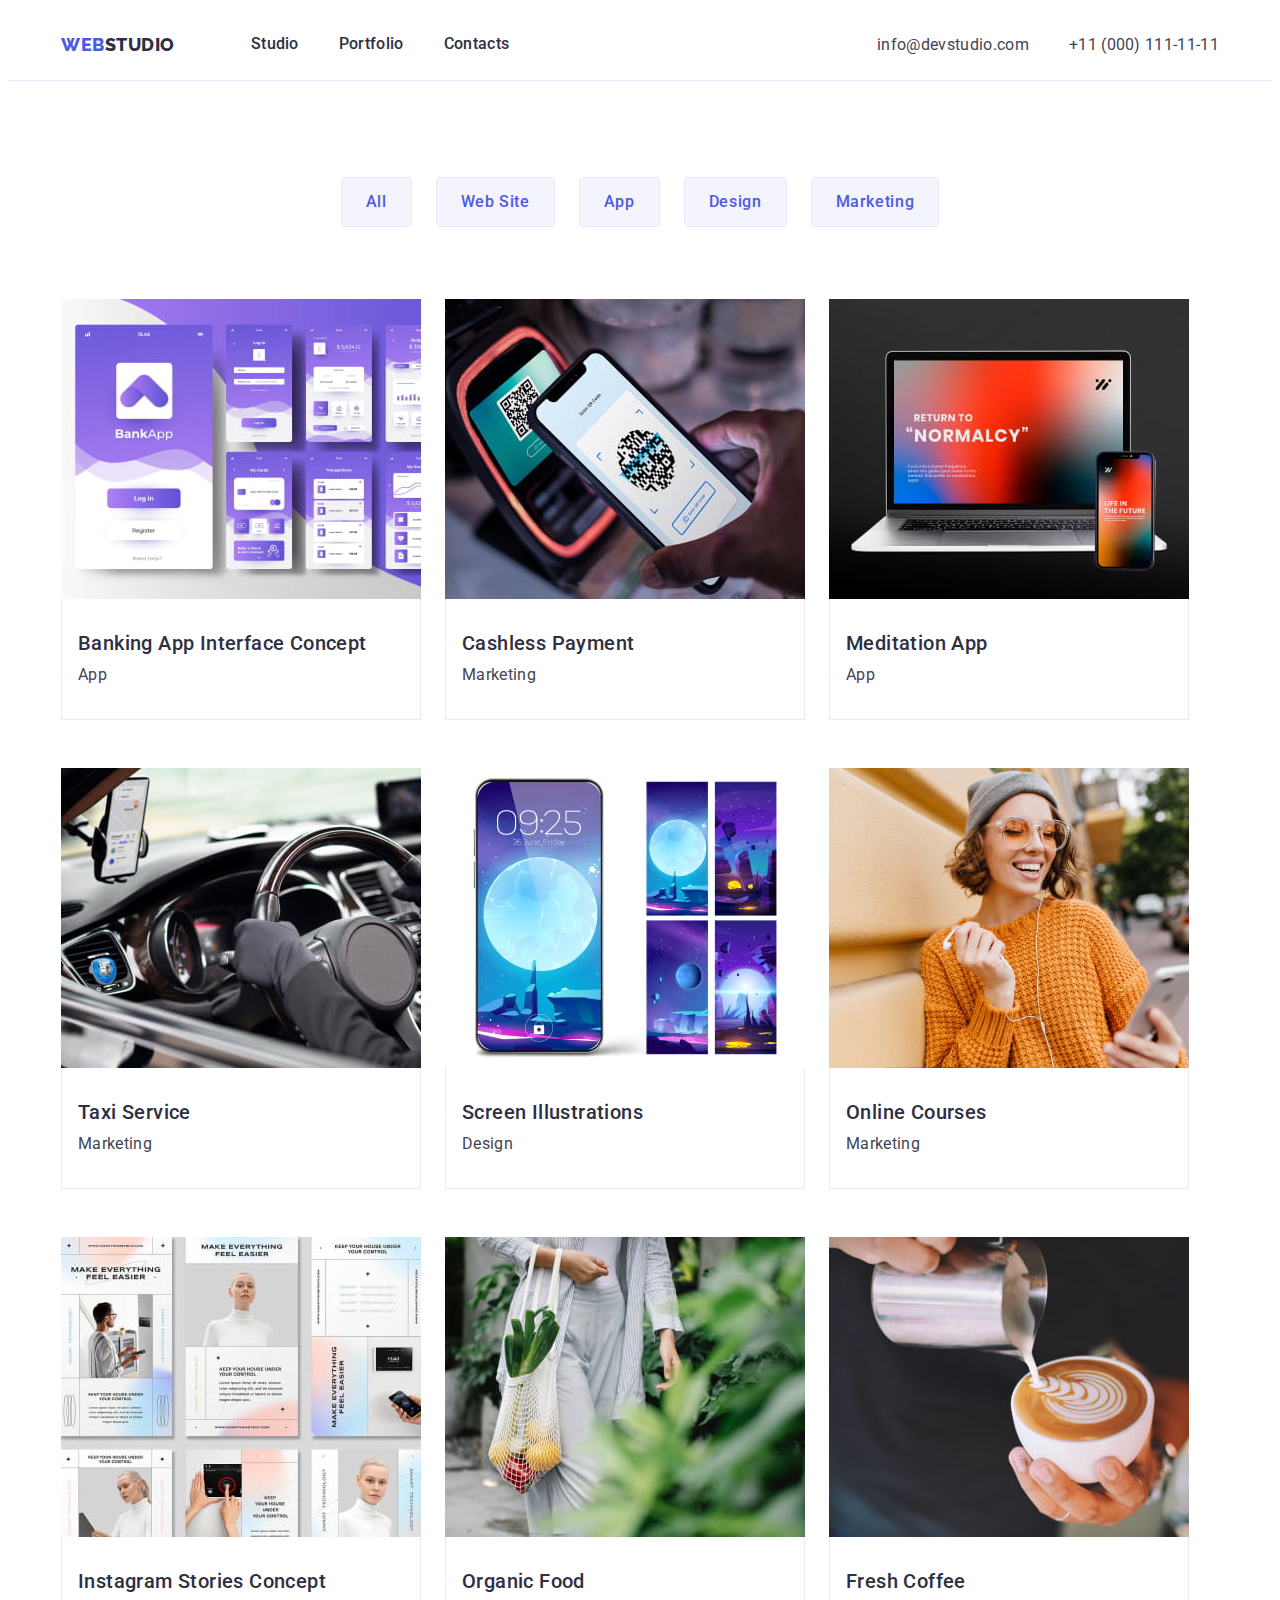
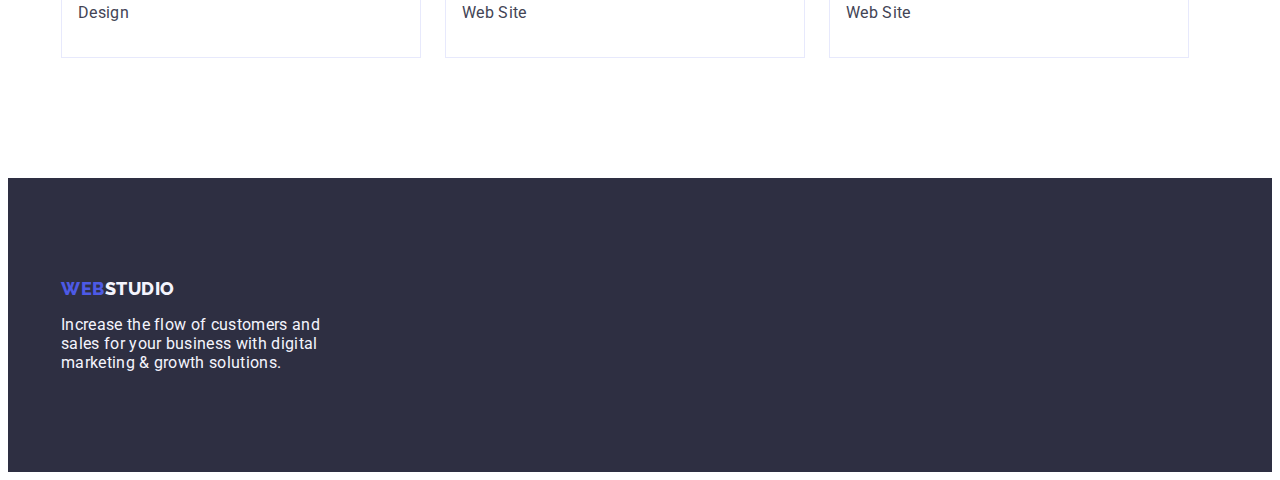
==== portfolio.html @ cc7cfe11 "Initial commit" ====
<!DOCTYPE html>
<html lang="en">
  <head>
    <meta charset="UTF-8" />
    <meta http-equiv="X-UA-Compatible" content="IE=edge" />
    <meta name="viewport" content="width=device-width, initial-scale=1.0" />
    <title>Portfolio</title>
    <link rel="preconnect" href="https://fonts.googleapis.com" />
    <link rel="preconnect" href="https://fonts.gstatic.com" crossorigin />
    <link
      href="https://fonts.googleapis.com/css2?family=Raleway:wght@800&family=Roboto:wght@400;500;700;900&display=swap"
      rel="stylesheet"
    />
    <link
      rel="stylesheet"
      href="https://cdnjs.cloudflare.com/ajax/libs/modern-normalize/1.1.0/modern-normalize.min.css"
      integrity="sha512-wpPYUAdjBVSE4KJnH1VR1HeZfpl1ub8YT/NKx4PuQ5NmX2tKuGu6U/JRp5y+Y8XG2tV+wKQpNHVUX03MfMFn9Q=="
      crossorigin="anonymous"
      referrerpolicy="no-referrer"
    />
    <link rel="stylesheet" href="./css/styles.css" />
  </head>
  <body>
    <!-- Header section -->
    <header class="header">
      <div class="header-container container">
        <!-- Navigation -->
        <nav class="header-nav">
          <a class="header-logo logo link" href="./index.html"
            >Web<span class="logo-span">Studio</span></a
          >
          <ul class="header-nav-list list">
            <li class="nav-item">
              <a class="header-link link" href="./index.html">Studio</a>
            </li>
            <li class="nav-item">
              <a class="header-link link" href="./portfolio.html">Portfolio</a>
            </li>
            <li class="nav-item">
              <a class="header-link link" href="">Contacts</a>
            </li>
          </ul>
        </nav>

        <!-- Address -->
        <address class="header-address">
          <ul class="header-address-list list">
            <li class="address-item">
              <a class="address-link link" href="mailto:info@devstudio.com"
                >info@devstudio.com</a
              >
            </li>
            <li class="address-item">
              <a class="address-link link" href="tel:+110001111111"
                >+11 (000) 111-11-11</a
              >
            </li>
          </ul>
        </address>
      </div>
    </header>

    <main>
      <!-- Portfolio section -->
      <section class="portfolio">
        <div class="container">
          <!--Скрытый заголовок, используем для ассистивных технологий и индексатор -->
          <h1 class="portfolio-title title visually-hidden">Our Portfolio</h1>

          <ul class="portfolio-button-list list">
            <li>
              <button class="portfolio-button btn" type="button">All</button>
            </li>
            <li>
              <button class="portfolio-button btn" type="button">
                Web Site
              </button>
            </li>
            <li>
              <button class="portfolio-button btn" type="button">App</button>
            </li>
            <li>
              <button class="portfolio-button btn" type="button">Design</button>
            </li>
            <li>
              <button class="portfolio-button btn" type="button">
                Marketing
              </button>
            </li>
          </ul>

          <ul class="portfolio-img-list list">
            <li class="portfolio-item">
              <a class="link" href="">
                <img
                  src="./images/portfolio/banking-1.jpg"
                  alt="bank app"
                  width="360"
                  height="300"
                />
                <div class="portfolio-description">
                  <h2 class="subtitle">Banking App Interface Concept</h2>
                  <p class="text">App</p>
                </div>
              </a>
            </li>
            <li class="portfolio-item">
              <a class="link" href="">
                <img
                  src="./images/portfolio/payment-2.jpg"
                  alt="mobilephone"
                  width="360"
                  height="300"
                />
                <div class="portfolio-description">
                  <h2 class="subtitle">Cashless Payment</h2>
                  <p class="text">Marketing</p>
                </div>
              </a>
            </li>
            <li class="portfolio-item">
              <a class="link" href="">
                <img
                  src="./images/portfolio/meditation-3.jpg"
                  alt="laptop"
                  width="360"
                  height="300"
                />
                <div class="portfolio-description">
                  <h2 class="subtitle">Meditation App</h2>
                  <p class="text">App</p>
                </div>
              </a>
            </li>
            <li class="portfolio-item">
              <a class="link" href="">
                <img
                  src="./images/portfolio/taxi-4.jpg"
                  alt="car"
                  width="360"
                  height="300"
                />
                <div class="portfolio-description">
                  <h2 class="subtitle">Taxi Service</h2>
                  <p class="text">Marketing</p>
                </div>
              </a>
            </li>
            <li class="portfolio-item">
              <a class="link" href="">
                <img
                  src="./images/portfolio/illustrations-5.jpg"
                  alt="mobilephone"
                  width="360"
                  height="300"
                />
                <div class="portfolio-description">
                  <h2 class="subtitle">Screen Illustrations</h2>
                  <p class="text">Design</p>
                </div>
              </a>
            </li>
            <li class="portfolio-item">
              <a class="link" href="">
                <img
                  src="./images/portfolio/courses-6.jpg"
                  alt="girl"
                  width="360"
                  height="300"
                />
                <div class="portfolio-description">
                  <h2 class="subtitle">Online Courses</h2>
                  <p class="text">Marketing</p>
                </div>
              </a>
            </li>
            <li class="portfolio-item">
              <a class="link" href="">
                <img
                  src="./images/portfolio/instories-7.jpg"
                  alt="people and innovations"
                  width="360"
                  height="300"
                />
                <div class="portfolio-description">
                  <h2 class="subtitle">Instagram Stories Concept</h2>
                  <p class="text">Design</p>
                </div>
              </a>
            </li>
            <li class="portfolio-item">
              <a class="link" href="">
                <img
                  src="./images/portfolio/orgfood-8.jpg"
                  alt="woman carry vegetables"
                  width="360"
                  height="300"
                />
                <div class="portfolio-description">
                  <h2 class="subtitle">Organic Food</h2>
                  <p class="text">Web Site</p>
                </div>
              </a>
            </li>
            <li class="portfolio-item">
              <a class="link" href="">
                <img
                  src="./images/portfolio/frcoffe-9.jpg"
                  alt="cup of coffee"
                  width="360"
                  height="300"
                />
                <div class="portfolio-description">
                  <h2 class="subtitle">Fresh Coffee</h2>
                  <p class="text">Web Site</p>
                </div>
              </a>
            </li>
          </ul>
        </div>
      </section>
    </main>

    <!-- Footer -->
    <footer class="footer">
      <div class="container">
        <a class="logo link" href="./index.html"
          >Web<span class="footer-span">Studio</span></a
        >

        <p class="footer-text">
          Increase the flow of customers and sales for your business with
          digital marketing & growth solutions.
        </p>
      </div>
    </footer>
  </body>
</html>
---- css/styles.css ----
:root {
  --primary-background-color: #ffffff;
  --secondary-background-color: #2e2f42;
  --third-background-color: #f4f4fd;
  --primary-text-color: #434455;
  --secondary-text-color: #2e2f42;
  --third-text-color: #f4f4fd;
  --primary-accent-color: #404bbf;
  --secondary-accent-color: #4d5ae5;
  --primary-fonts: Roboto, sans-serif;
  --secondary-fonts: Raleway, sans-serif;
  --border-color: #e7e9fc;
}

/**
  |============================
  | Visualy-hidden H2 H1
  |============================
*/
.visually-hidden {
  position: absolute;
  width: 1px;
  height: 1px;
  margin: -1px;
  border: 0;
  padding: 0;
  white-space: nowrap;
  clip-path: inset(100%);
  clip: rect(0 0 0 0);
  overflow: hidden;
}

/**
  |============================
  | BASE STYLE
  |============================
*/
body {
  font-family: var(--primary-fonts);
  letter-spacing: 0.02em;
  color: var(--primary-text-color);

  background-color: var(--primary-background-color);
}

h1,
h2,
h3,
h4,
h5,
h6,
p {
  margin: 0;
}

img {
  display: block;
}

ul {
  margin: 0;
  padding: 0;
}

.container {
  padding-left: 15px;
  padding-right: 15px;
  margin: 0 auto;

  width: 1158px;
  /* outline: 2px solid tomato; */
}

.list {
  list-style: none;
}

.link {
  color: currentColor;
  text-decoration: none;
}

.title {
  font-weight: 700;
  font-size: 36px;
  line-height: 1.11;
  text-align: center;
  text-transform: capitalize;
}

.subtitle {
  margin-bottom: 8px;

  color: var(--secondary-text-color);
  letter-spacing: 0.02em;
  font-weight: 500;
  font-size: 20px;
  line-height: 1.2;
}

.text {
  font-size: 16px;
  line-height: 1.5;
}

.btn {
  display: inline-block;

  font-family: inherit;
  font-size: 16px;
  font-weight: 500;
  line-height: 1.5;
  letter-spacing: 0.04em;

  cursor: pointer;
  border-radius: 4px;
}

/* INDEX PAGE */
/**
  |============================
  | HEADER STYLE
  |============================
*/

.header-container {
  display: flex;
  align-items: center;
}

/* HEADER NAV */
.header {
  border-bottom: 1px solid var(--border-color);
}
.header-nav {
  margin-right: auto;

  display: flex;
  align-items: center;
}
.logo {
  color: #4d5ae5;
  font-family: var(--secondary-fonts);
  font-weight: 800;
  font-size: 18px;
  line-height: 1.17;
  letter-spacing: 0.03em;
  text-transform: uppercase;
}

.header-logo {
  margin-right: 76px;
  padding: 25.5px 0;

  display: block;
  /* background-color: tomato; */
}

.logo-span {
  color: #2e2f42;
}

.header-nav-list {
  display: flex;
  gap: 40px;
}

.header-link {
  padding: 24px 0;

  display: block;

  color: var(--secondary-text-color);
  font-weight: 500;
  font-size: 16px;
  line-height: 1.5;
  /* background-color: tomato; */
}

.header-link:hover,
.header-link:focus {
  color: var(--primary-accent-color);
}

/* HEADER ADRRESS */
.header-address-list {
  display: flex;
  gap: 40px;
}

.address-link {
  padding: 24px 0;

  display: block;

  font-style: normal;
  /* background-color: tomato; */
}

.address-link:hover,
.address-link:focus {
  color: var(--primary-accent-color);
}

/**
  |============================
  | HERO STYLE
  |============================
*/

.hero {
  padding-top: 188px;
  padding-bottom: 188px;

  text-align: center;

  background-color: var(--secondary-background-color);
}

.hero-title {
  max-width: 496px;
  margin-bottom: 48px;
  margin-left: auto;
  margin-right: auto;

  color: #ffffff;
  font-weight: 700;
  font-size: 56px;
  line-height: 1.07;
  letter-spacing: 0.02em;
}

.hero-button {
  padding: 16px 32px;

  display: block;
  margin: 0 auto;
  min-width: 169px;
  height: 56px;

  color: #ffffff;

  background-color: var(--secondary-accent-color);
  border: none;
  /* border: 1px solid transparent; */
}

.hero-button:hover,
.hero-button:focus {
  background-color: var(--primary-accent-color);
}

/**
  |============================
  | FEATURES STYLE
  |============================
*/
.features {
  padding-top: 120px;
  padding-bottom: 120px;
}

.features-list {
  display: flex;
  gap: 24px;
}

.features-item {
  flex-basis: calc((100% - 24px * 3) / 4);
}

/**
  |============================
  | ABOUT STYLE
  |============================
*/

.about {
  padding-bottom: 120px;
}

.about-title {
  margin-bottom: 72px;
}

.about-list {
  display: flex;
  gap: 24px;
}

.about-item {
  flex-basis: calc((100% - 24px * 2) / 3);
}

/**
  |============================
  | EMPLOYEE STYLE
  |============================
*/
.employee {
  padding: 120px 0;

  background-color: var(--third-background-color);
}

.employee-title {
  margin-bottom: 72px;
}

.employee-list {
  display: flex;
  gap: 24px;
}

.employee-item {
  flex-basis: calc((100% - 24px * 3) / 4);
  border-radius: 0px 0px 4px 4px;

  background-color: #ffffff;
}

.employee-description {
  padding: 32px 16px;
}

.employee-text {
  text-align: center;
}

/**
  |============================
  | FOOTER STYLE
  |============================
*/
.footer {
  padding-top: 100px;
  padding-bottom: 100px;

  color: var(--third-text-color);

  background-color: var(--secondary-background-color);
}

.footer .logo {
  margin-bottom: 16px;

  display: inline-block;
}

.footer-span {
  color: #f4f4fd;
}

.footer-text {
  width: 264px;
}

/* PORTFOLIO-PAGE */
/**
  |============================
  | PORTFOLIO STYLE
  |============================
*/

.portfolio {
  padding-top: 96px;
  padding-bottom: 120px;
}

.portfolio-button-list {
  margin-bottom: 72px;

  display: flex;
  gap: 24px;
  justify-content: center;
}

.portfolio-img-list {
  display: flex;
  flex-wrap: wrap;
  column-gap: 24px;
  row-gap: 48px;
  flex-basis: calc((100% - 48px * 2) / 3);
}

.portfolio-description {
  padding: 32px 16px;

  border: 1px solid var(--border-color);

  border-top: none;
}

/**
  |============================
  | PORTFOLIO BUTTON STYLE
  |============================
*/
.portfolio-button {
  padding: 12px 24px;

  min-width: 69px;
  min-height: 48px;

  color: var(--secondary-accent-color);

  border: 1px solid var(--border-color);
  background-color: var(--third-background-color);
}

.portfolio-button:hover,
.portfolio-button:focus {
  color: #ffffff;
  border: 1px solid transparent;
  background-color: var(--primary-accent-color);
}
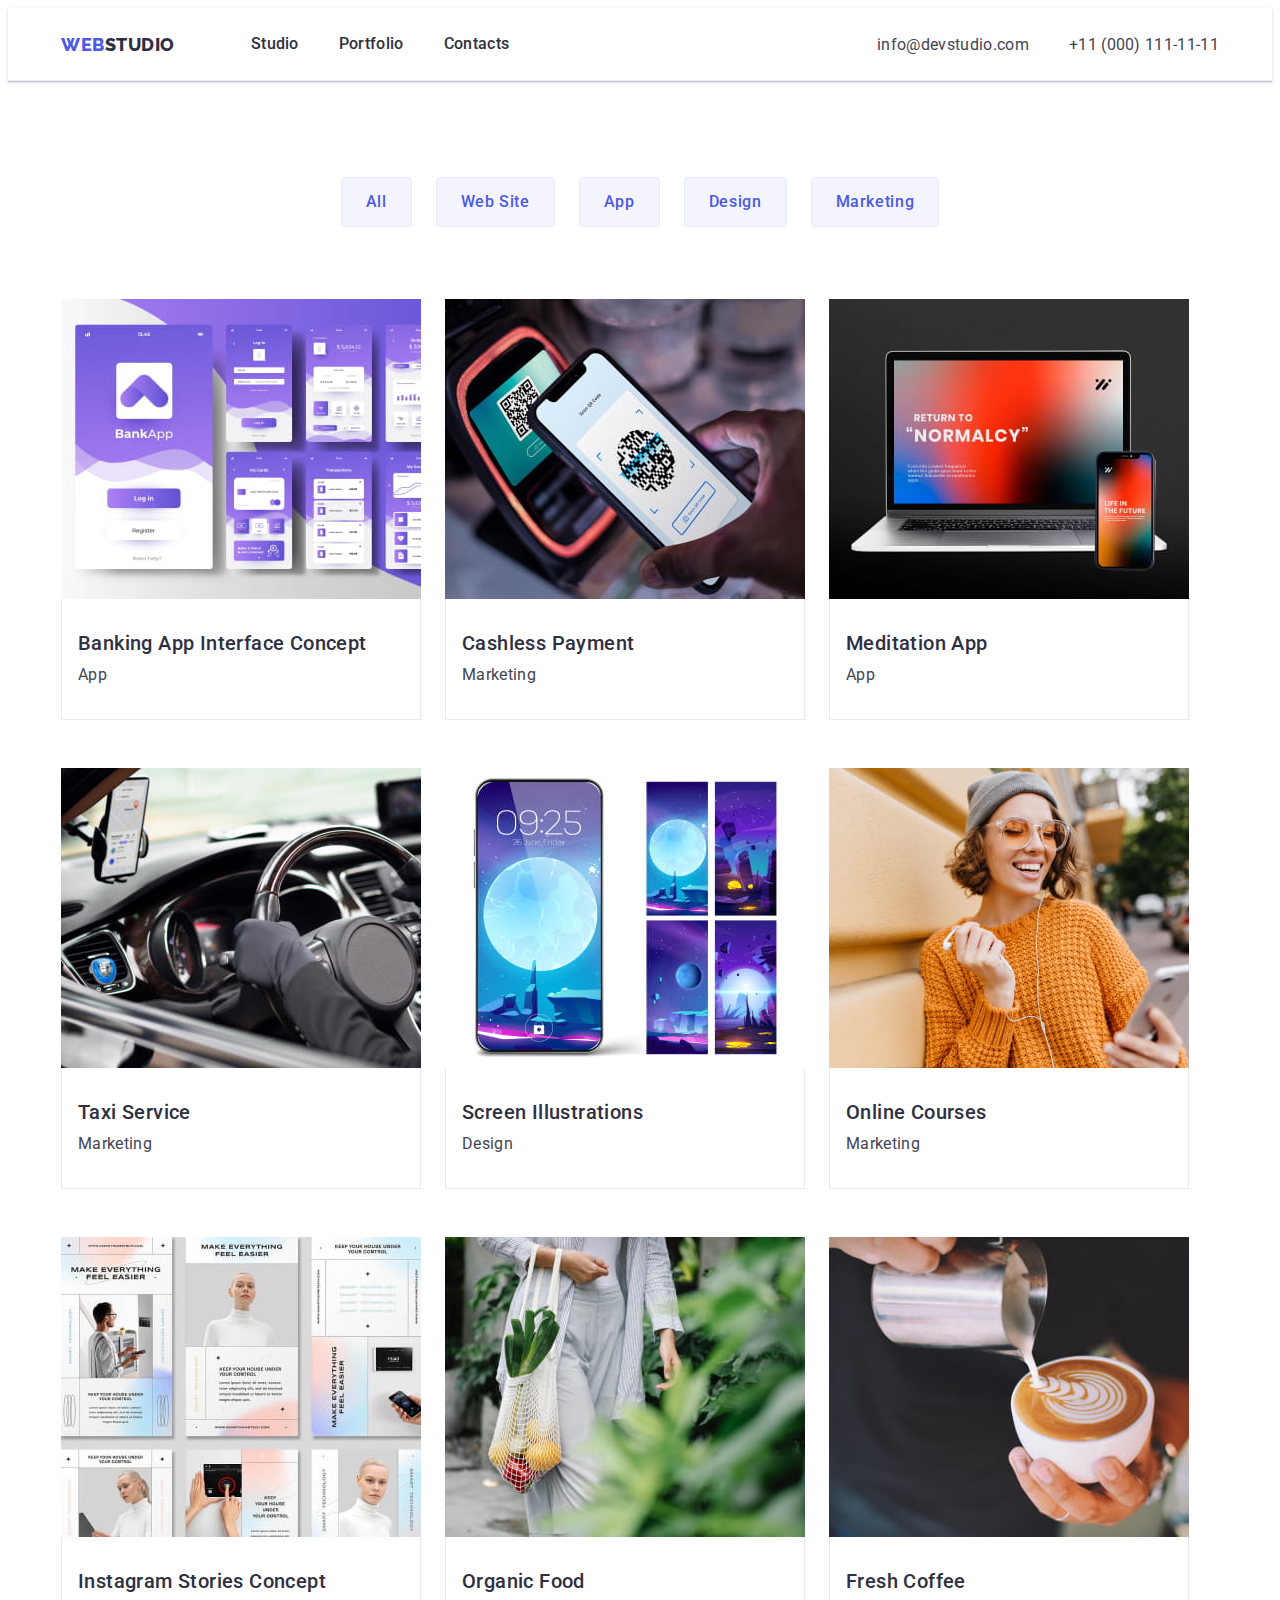
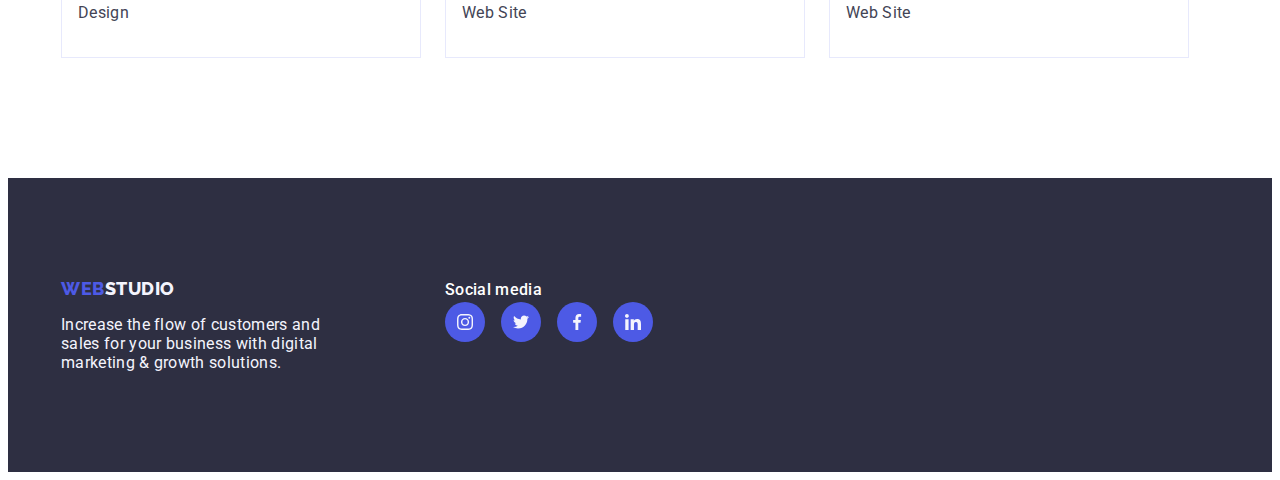
==== commit c2af4fd8: "Final update" ====
--- a/portfolio.html
+++ b/portfolio.html
@@ -223,15 +223,73 @@
 
     <!-- Footer -->
     <footer class="footer">
-      <div class="container">
-        <a class="logo link" href="./index.html"
-          >Web<span class="footer-span">Studio</span></a
-        >
-
-        <p class="footer-text">
-          Increase the flow of customers and sales for your business with
-          digital marketing & growth solutions.
-        </p>
+      <div class="footer-container container">
+        <div class="logo-container">
+          <a class="logo link" href="./index.html"
+            >Web<span class="footer-span">Studio</span></a
+          >
+          <p class="footer-text">
+            Increase the flow of customers and sales for your business with
+            digital marketing & growth solutions.
+          </p>
+        </div>
+        <div class="social-container">
+          <p class="footer-social-text">Social media</p>
+          <ul class="footer-social-list list">
+            <li class="footer-social-item">
+              <a
+                class="footer-social-link"
+                href="https://www.instagram.com/"
+                target="_blank"
+                rel="noopener noreferrer"
+                aria-label="Instagram icon"
+              >
+                <svg class="footer-social-icon" width="16" height="16">
+                  <use href="./images/icons.svg#icon-instagram"></use>
+                </svg>
+              </a>
+            </li>
+            <li class="footer-social-item">
+              <a
+                class="footer-social-link"
+                href="https://twitter.com/"
+                target="_blank"
+                rel="noopener noreferrer"
+                aria-label="Twitter icon"
+              >
+                <svg class="footer-social-icon" width="16" height="16">
+                  <use href="./images/icons.svg#icon-twitter"></use>
+                </svg>
+              </a>
+            </li>
+            <li class="footer-social-item">
+              <a
+                class="footer-social-link"
+                href="https://www.facebook.com/"
+                target="_blank"
+                rel="noopener noreferrer"
+                aria-label="Facebook icon"
+              >
+                <svg class="footer-social-icon" width="16" height="16">
+                  <use href="./images/icons.svg#icon-facebook"></use>
+                </svg>
+              </a>
+            </li>
+            <li class="footer-social-item">
+              <a
+                class="footer-social-link"
+                href="https://www.linkedin.com/"
+                target="_blank"
+                rel="noopener noreferrer"
+                aria-label="Linkedin icon"
+              >
+                <svg class="footer-social-icon" width="16" height="16">
+                  <use href="./images/icons.svg#icon-linkedin"></use>
+                </svg>
+              </a>
+            </li>
+          </ul>
+        </div>
       </div>
     </footer>
   </body>
--- a/css/styles.css
+++ b/css/styles.css
@@ -1,15 +1,23 @@
 :root {
+  --primary-fonts: Roboto, sans-serif;
+  --secondary-fonts: Raleway, sans-serif;
+
+  --primary-text-color: #434455;
+  --secondary-text-color: #2e2f42;
+  --third-text-color: #f4f4fd;
+
+  --primary-accent-color: #404bbf;
+  --secondary-accent-color: #4d5ae5;
+  --third-accent-color: #31d0aa;
+
   --primary-background-color: #ffffff;
   --secondary-background-color: #2e2f42;
   --third-background-color: #f4f4fd;
-  --primary-text-color: #434455;
-  --secondary-text-color: #2e2f42;
-  --third-text-color: #f4f4fd;
-  --primary-accent-color: #404bbf;
-  --secondary-accent-color: #4d5ae5;
-  --primary-fonts: Roboto, sans-serif;
-  --secondary-fonts: Raleway, sans-serif;
   --border-color: #e7e9fc;
+  --secondary-border-color: #8e8f99;
+
+  --social-icons-color: #f4f4fd;
+  --customer-icon-color: #8e8f99;
 }
 
 /**
@@ -130,6 +138,12 @@
 
 /* HEADER NAV */
 .header {
+  max-width: 1440px;
+  margin-right: auto;
+  margin-left: auto;
+  box-shadow: 0px 2px 1px rgba(46, 47, 66, 0.08),
+    0px 1px 1px rgba(46, 47, 66, 0.16), 0px 1px 6px rgba(46, 47, 66, 0.08);
+
   border-bottom: 1px solid var(--border-color);
 }
 .header-nav {
@@ -209,12 +223,24 @@
 */
 
 .hero {
+  max-width: 1440px;
+  margin-left: auto;
+  margin-right: auto;
   padding-top: 188px;
   padding-bottom: 188px;
 
   text-align: center;
 
   background-color: var(--secondary-background-color);
+  background-image: linear-gradient(
+      rgba(46, 47, 66, 0.7),
+      rgba(46, 47, 66, 0.7)
+    ),
+    url(../images/hero/hero-bgi.jpg);
+  background-repeat: no-repeat;
+  background-size: cover;
+  background-position: center;
+  /* outline: 1px solid tomato; */
 }
 
 .hero-title {
@@ -269,6 +295,19 @@
   flex-basis: calc((100% - 24px * 3) / 4);
 }
 
+/* FEATURES ICONS STYLE */
+
+.features-thumb {
+  display: flex;
+  justify-content: center;
+  align-items: center;
+  height: 112px;
+  margin-bottom: 8px;
+
+  background: var(--third-background-color);
+  border-radius: 4px;
+}
+
 /**
   |============================
   | ABOUT STYLE
@@ -298,6 +337,9 @@
   |============================
 */
 .employee {
+  max-width: 1440px;
+  margin-right: auto;
+  margin-left: auto;
   padding: 120px 0;
 
   background-color: var(--third-background-color);
@@ -315,8 +357,9 @@
 .employee-item {
   flex-basis: calc((100% - 24px * 3) / 4);
   border-radius: 0px 0px 4px 4px;
-
-  background-color: #ffffff;
+  background-color: var(--primary-background-color);
+  box-shadow: 0px 1px 6px rgba(46, 47, 66, 0.08),
+    0px 1px 1px rgba(46, 47, 66, 0.16), 0px 2px 1px rgba(46, 47, 66, 0.08);
 }
 
 .employee-description {
@@ -324,15 +367,95 @@
 }
 
 .employee-text {
+  margin-bottom: 8px;
   text-align: center;
 }
 
+/* EMPLOYEE SOCIAL ICONS */
+
+.employee-social-list {
+  display: flex;
+  gap: 24px;
+}
+
+.employee-social-link {
+  display: flex;
+  justify-content: center;
+  align-items: center;
+  width: 40px;
+  height: 40px;
+
+  color: var(--social-icons-color);
+
+  background-color: var(--secondary-accent-color);
+  border-radius: 50%;
+}
+
+.employee-social-link:hover,
+.employee-social-link:focus {
+  background-color: var(--primary-accent-color);
+}
+
+.employee-social-icon {
+  fill: currentColor;
+}
+
+/**
+  |============================
+  | CUSTOMERS STYLEA
+  |============================
+*/
+
+.customers {
+  padding-top: 120px;
+  padding-bottom: 120px;
+}
+
+.customers-title {
+  margin-bottom: 72px;
+}
+
+.customers-social-list {
+  display: flex;
+  gap: 24px;
+}
+
+.customers-social-link {
+  display: flex;
+  justify-content: center;
+  align-items: center;
+  width: 168px;
+  height: 88px;
+
+  color: var(--customer-icon-color);
+
+  border: 1px solid var(--secondary-border-color);
+  border-radius: 4px;
+}
+
+.customer-social-icon {
+  fill: currentColor;
+}
+
+.customers-social-link:hover,
+.customers-social-link:focus {
+  border-color: var(--primary-accent-color);
+}
+
+.customers-social-link:hover .customer-social-icon,
+.customers-social-link:focus .customer-social-icon {
+  fill: var(--primary-accent-color);
+}
+
 /**
   |============================
   | FOOTER STYLE
   |============================
 */
 .footer {
+  max-width: 1440px;
+  margin-right: auto;
+  margin-left: auto;
   padding-top: 100px;
   padding-bottom: 100px;
 
@@ -341,6 +464,14 @@
   background-color: var(--secondary-background-color);
 }
 
+.footer-container {
+  display: flex;
+}
+
+.logo-container {
+  margin-right: 120px;
+}
+
 .footer .logo {
   margin-bottom: 16px;
 
@@ -353,6 +484,40 @@
 
 .footer-text {
   width: 264px;
+}
+
+/* FOOTER SOCIAL STYLE */
+
+.footer-social-text {
+  color: #ffffff;
+  font-weight: 500;
+  line-height: 1.5;
+}
+
+.footer-social-list {
+  display: flex;
+  gap: 16px;
+}
+
+.footer-social-link {
+  display: flex;
+  justify-content: center;
+  align-items: center;
+  width: 40px;
+  height: 40px;
+
+  color: var(--social-icons-color);
+
+  background-color: var(--secondary-accent-color);
+  border-radius: 50%;
+}
+.footer-social-icon {
+  fill: currentColor;
+}
+
+.footer-social-link:hover,
+.footer-social-link:focus {
+  background-color: var(--third-accent-color);
 }
 
 /* PORTFOLIO-PAGE */
@@ -365,14 +530,6 @@
 .portfolio {
   padding-top: 96px;
   padding-bottom: 120px;
-}
-
-.portfolio-button-list {
-  margin-bottom: 72px;
-
-  display: flex;
-  gap: 24px;
-  justify-content: center;
 }
 
 .portfolio-img-list {
@@ -383,6 +540,11 @@
   flex-basis: calc((100% - 48px * 2) / 3);
 }
 
+.portfolio-item:hover {
+  box-shadow: 0px 1px 6px rgba(46, 47, 66, 0.08),
+    0px 1px 1px rgba(46, 47, 66, 0.16), 0px 2px 1px rgba(46, 47, 66, 0.08);
+}
+
 .portfolio-description {
   padding: 32px 16px;
 
@@ -396,6 +558,15 @@
   | PORTFOLIO BUTTON STYLE
   |============================
 */
+
+.portfolio-button-list {
+  margin-bottom: 72px;
+
+  display: flex;
+  gap: 24px;
+  justify-content: center;
+}
+
 .portfolio-button {
   padding: 12px 24px;
 
@@ -413,4 +584,6 @@
   color: #ffffff;
   border: 1px solid transparent;
   background-color: var(--primary-accent-color);
-}
+  box-shadow: 0px 3px 1px rgba(0, 0, 0, 0.1), 0px 2px 1px rgba(0, 0, 0, 0.08),
+    0px 2px 2px rgba(0, 0, 0, 0.12);
+}
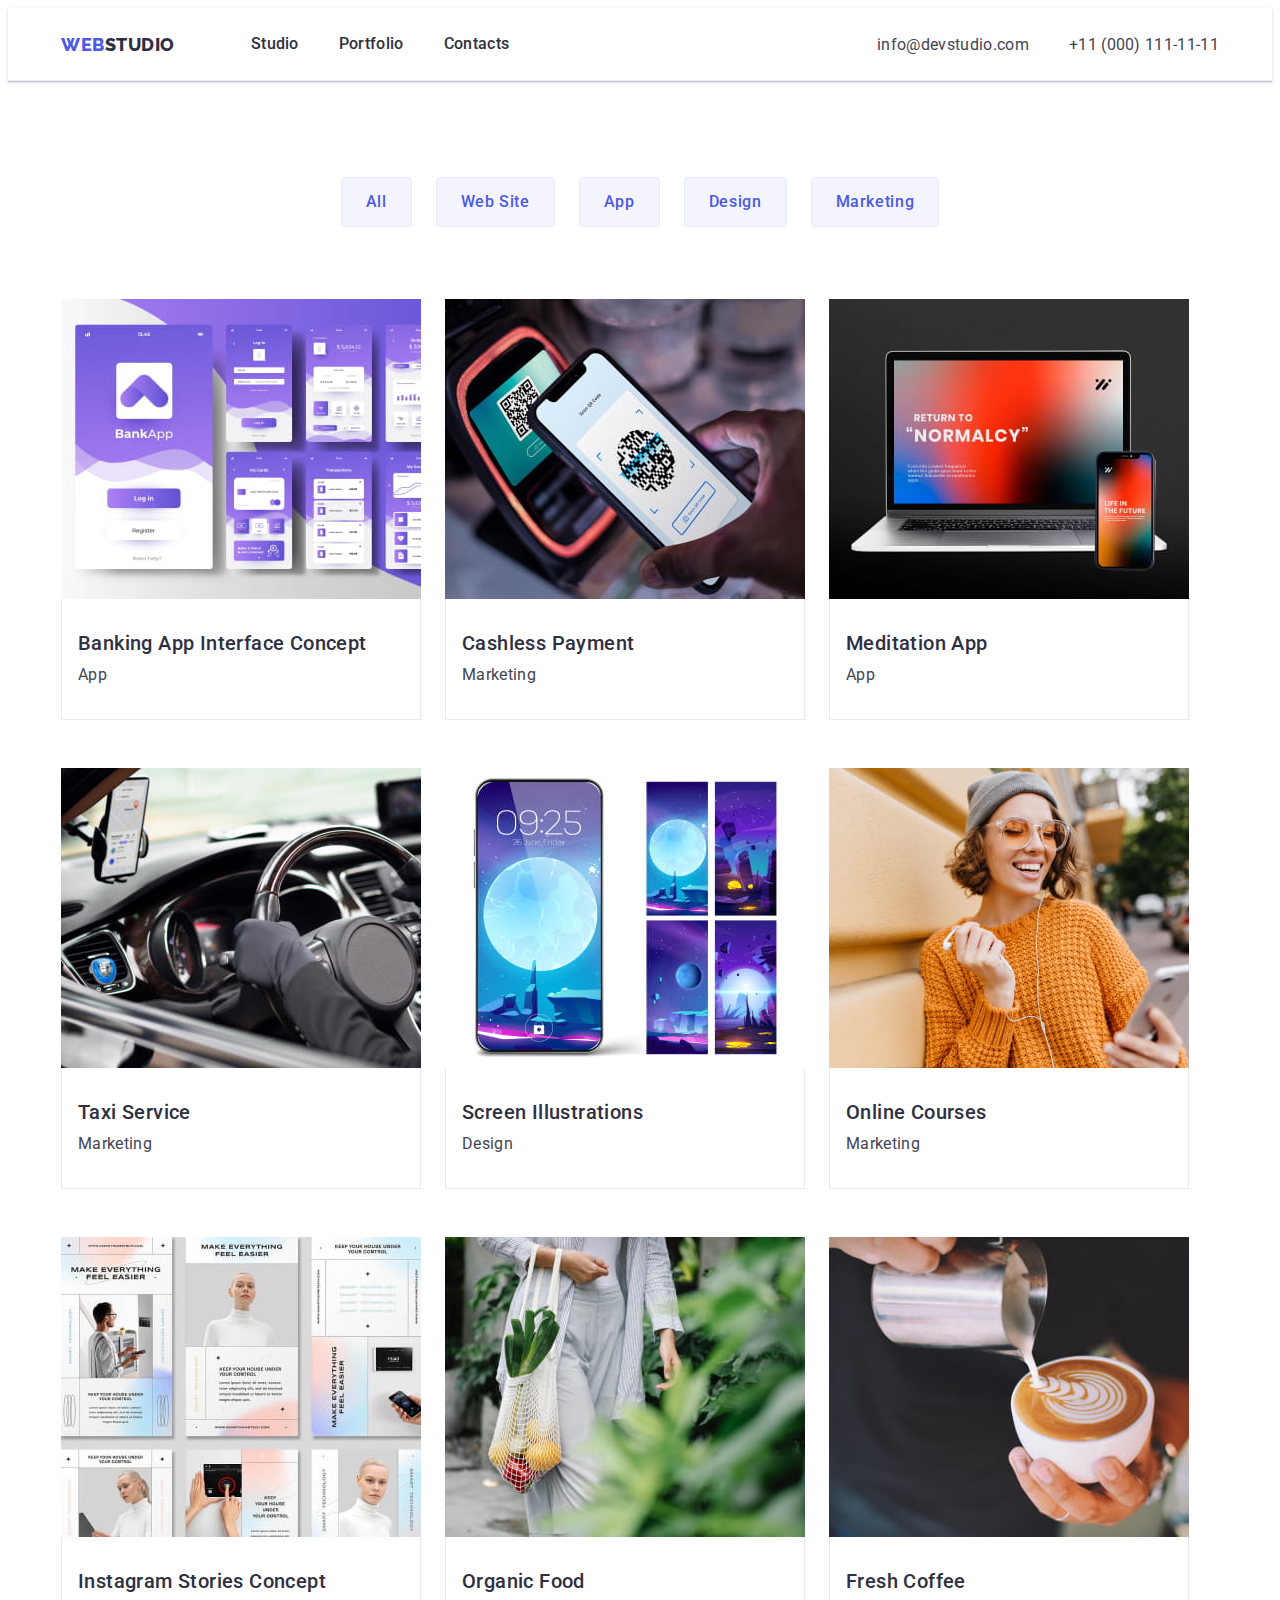
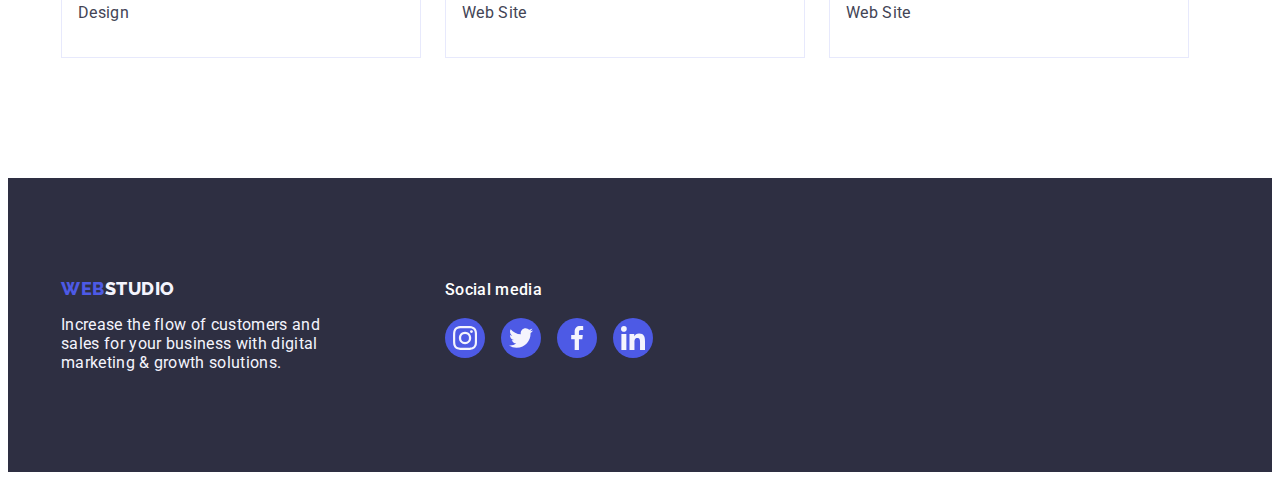
==== commit 202d8af0: "last update" ====
--- a/portfolio.html
+++ b/portfolio.html
@@ -244,7 +244,7 @@
                 rel="noopener noreferrer"
                 aria-label="Instagram icon"
               >
-                <svg class="footer-social-icon" width="16" height="16">
+                <svg class="footer-social-icon" width="24" height="24">
                   <use href="./images/icons.svg#icon-instagram"></use>
                 </svg>
               </a>
@@ -257,7 +257,7 @@
                 rel="noopener noreferrer"
                 aria-label="Twitter icon"
               >
-                <svg class="footer-social-icon" width="16" height="16">
+                <svg class="footer-social-icon" width="24" height="24">
                   <use href="./images/icons.svg#icon-twitter"></use>
                 </svg>
               </a>
@@ -270,7 +270,7 @@
                 rel="noopener noreferrer"
                 aria-label="Facebook icon"
               >
-                <svg class="footer-social-icon" width="16" height="16">
+                <svg class="footer-social-icon" width="24" height="24">
                   <use href="./images/icons.svg#icon-facebook"></use>
                 </svg>
               </a>
@@ -283,7 +283,7 @@
                 rel="noopener noreferrer"
                 aria-label="Linkedin icon"
               >
-                <svg class="footer-social-icon" width="16" height="16">
+                <svg class="footer-social-icon" width="24" height="24">
                   <use href="./images/icons.svg#icon-linkedin"></use>
                 </svg>
               </a>
--- a/css/styles.css
+++ b/css/styles.css
@@ -89,9 +89,10 @@
 }
 
 .title {
+  color: var(--secondary-text-color);
   font-weight: 700;
   font-size: 36px;
-  line-height: 1.11;
+  line-height: 1.1;
   text-align: center;
   text-transform: capitalize;
 }
@@ -363,7 +364,8 @@
 }
 
 .employee-description {
-  padding: 32px 16px;
+  padding-top: 32px;
+  padding-bottom: 32px;
 }
 
 .employee-text {
@@ -375,6 +377,7 @@
 
 .employee-social-list {
   display: flex;
+  justify-content: center;
   gap: 24px;
 }
 
@@ -444,7 +447,7 @@
 
 .customers-social-link:hover .customer-social-icon,
 .customers-social-link:focus .customer-social-icon {
-  fill: var(--primary-accent-color);
+  fill: #404bbf;
 }
 
 /**
@@ -466,6 +469,7 @@
 
 .footer-container {
   display: flex;
+  align-items: baseline;
 }
 
 .logo-container {
@@ -489,6 +493,7 @@
 /* FOOTER SOCIAL STYLE */
 
 .footer-social-text {
+  margin-bottom: 16px;
   color: #ffffff;
   font-weight: 500;
   line-height: 1.5;
